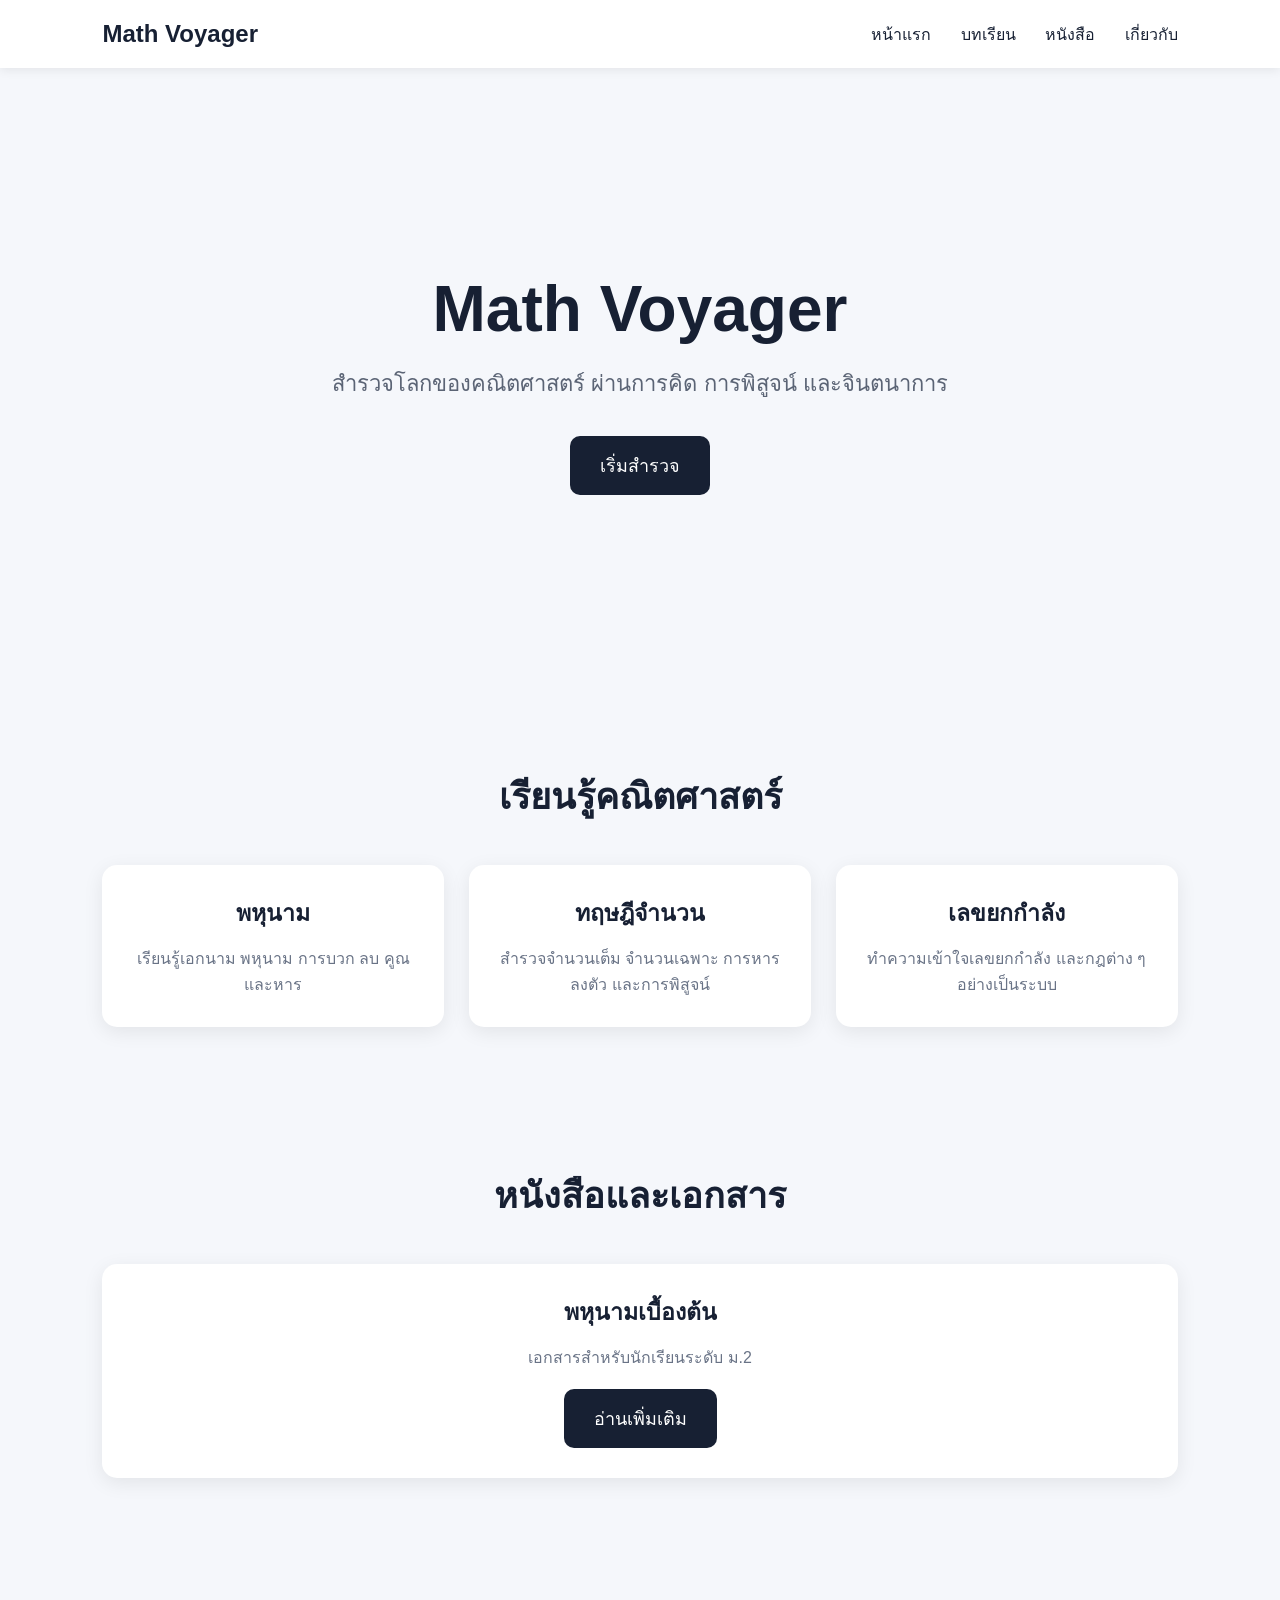
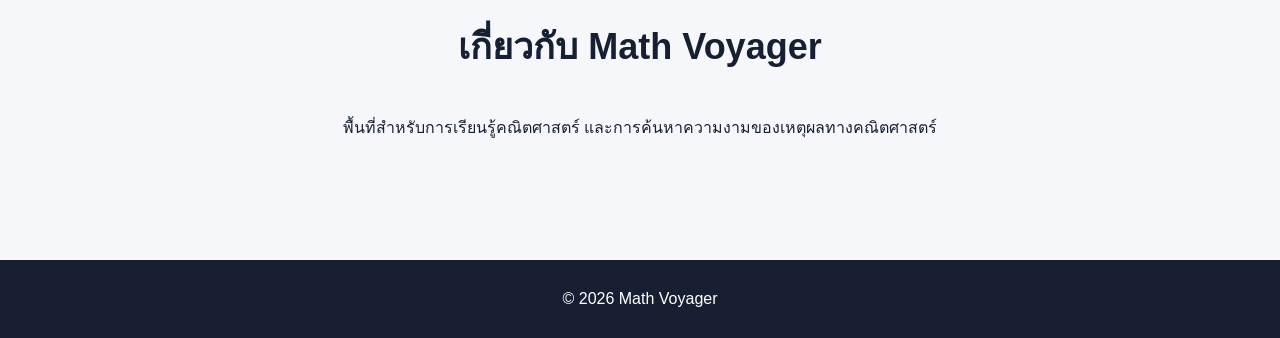
==== index.html @ b17b93b7 "Create index.html" ====
<!DOCTYPE html>
<html lang="th">
<head>
    <meta charset="UTF-8">
    <meta name="viewport" content="width=device-width, initial-scale=1.0">
    <title>Math Voyager</title>
    <style>
        * {
            box-sizing: border-box;
            margin: 0;
            padding: 0;
        }
        body {
            font-family: Arial, sans-serif;
            background: #f5f7fb;
            color: #172033;
        }
        /* Navigation */
        nav {
            background: white;
            padding: 20px 8%;
            display: flex;
            justify-content: space-between;
            align-items: center;
            box-shadow: 0 2px 10px rgba(0,0,0,0.08);
        }
        .logo {
            font-size: 24px;
            font-weight: bold;
        }
        nav a {
            text-decoration: none;
            color: #172033;
            margin-left: 25px;
        }
        /* Hero */
        .hero {
            min-height: 70vh;
            display: flex;
            align-items: center;
            justify-content: center;
            text-align: center;
            padding: 60px 20px;
        }
        .hero h1 {
            font-size: 64px;
            margin-bottom: 20px;
        }
        .hero p {
            font-size: 22px;
            color: #5b6475;
            margin-bottom: 35px;
        }
        .button {
            display: inline-block;
            padding: 15px 30px;
            background: #172033;
            color: white;
            text-decoration: none;
            border-radius: 10px;
            font-size: 18px;
        }
        /* Sections */
        section {
            padding: 70px 8%;
            text-align: center;
        }
        section h2 {
            font-size: 36px;
            margin-bottom: 40px;
        }
        .cards {
            display: grid;
            grid-template-columns: repeat(auto-fit, minmax(220px, 1fr));
            gap: 25px;
        }
        .card {
            background: white;
            padding: 30px;
            border-radius: 15px;
            box-shadow: 0 5px 20px rgba(0,0,0,0.08);
        }
        .card h3 {
            margin-bottom: 15px;
            font-size: 23px;
        }
        .card p {
            color: #697386;
            line-height: 1.6;
        }
        /* Footer */
        footer {
            background: #172033;
            color: white;
            text-align: center;
            padding: 30px;
            margin-top: 50px;
        }
    </style>
</head>
<body>
    <!-- Navigation -->
    <nav>
        <div class="logo">Math Voyager</div>
        <div>
            <a href="#home">หน้าแรก</a>
            <a href="#learn">บทเรียน</a>
            <a href="#books">หนังสือ</a>
            <a href="#contact">เกี่ยวกับ</a>
        </div>
    </nav>
    <!-- Hero -->
    <section class="hero" id="home">
        <div>
            <h1>Math Voyager</h1>
            <p>
                สำรวจโลกของคณิตศาสตร์
                ผ่านการคิด การพิสูจน์ และจินตนาการ
            </p>
            <a class="button" href="#learn">
                เริ่มสำรวจ
            </a>
        </div>
    </section>
    <!-- Learning -->
    <section id="learn">
        <h2>เรียนรู้คณิตศาสตร์</h2>
        <div class="cards">
            <div class="card">
                <h3>พหุนาม</h3>
                <p>
                    เรียนรู้เอกนาม พหุนาม
                    การบวก ลบ คูณ และหาร
                </p>
            </div>
            <div class="card">
                <h3>ทฤษฎีจำนวน</h3>
                <p>
                    สำรวจจำนวนเต็ม จำนวนเฉพาะ
                    การหารลงตัว และการพิสูจน์
                </p>
            </div>
            <div class="card">
                <h3>เลขยกกำลัง</h3>
                <p>
                    ทำความเข้าใจเลขยกกำลัง
                    และกฎต่าง ๆ อย่างเป็นระบบ
                </p>
            </div>
        </div>
    </section>
    <!-- Books -->
    <section id="books">
        <h2>หนังสือและเอกสาร</h2>
        <div class="cards">
            <div class="card">
                <h3>พหุนามเบื้องต้น</h3>
                <p>
                    เอกสารสำหรับนักเรียนระดับ ม.2
                </p>
                <br>
                <a class="button" href="#">
                    อ่านเพิ่มเติม
                </a>
            </div>
        </div>
    </section>
    <!-- About -->
    <section id="contact">
        <h2>เกี่ยวกับ Math Voyager</h2>
        <p>
            พื้นที่สำหรับการเรียนรู้คณิตศาสตร์
            และการค้นหาความงามของเหตุผลทางคณิตศาสตร์
        </p>
    </section>
    <!-- Footer -->
    <footer>
        © 2026 Math Voyager
    </footer>
</body>
</html>
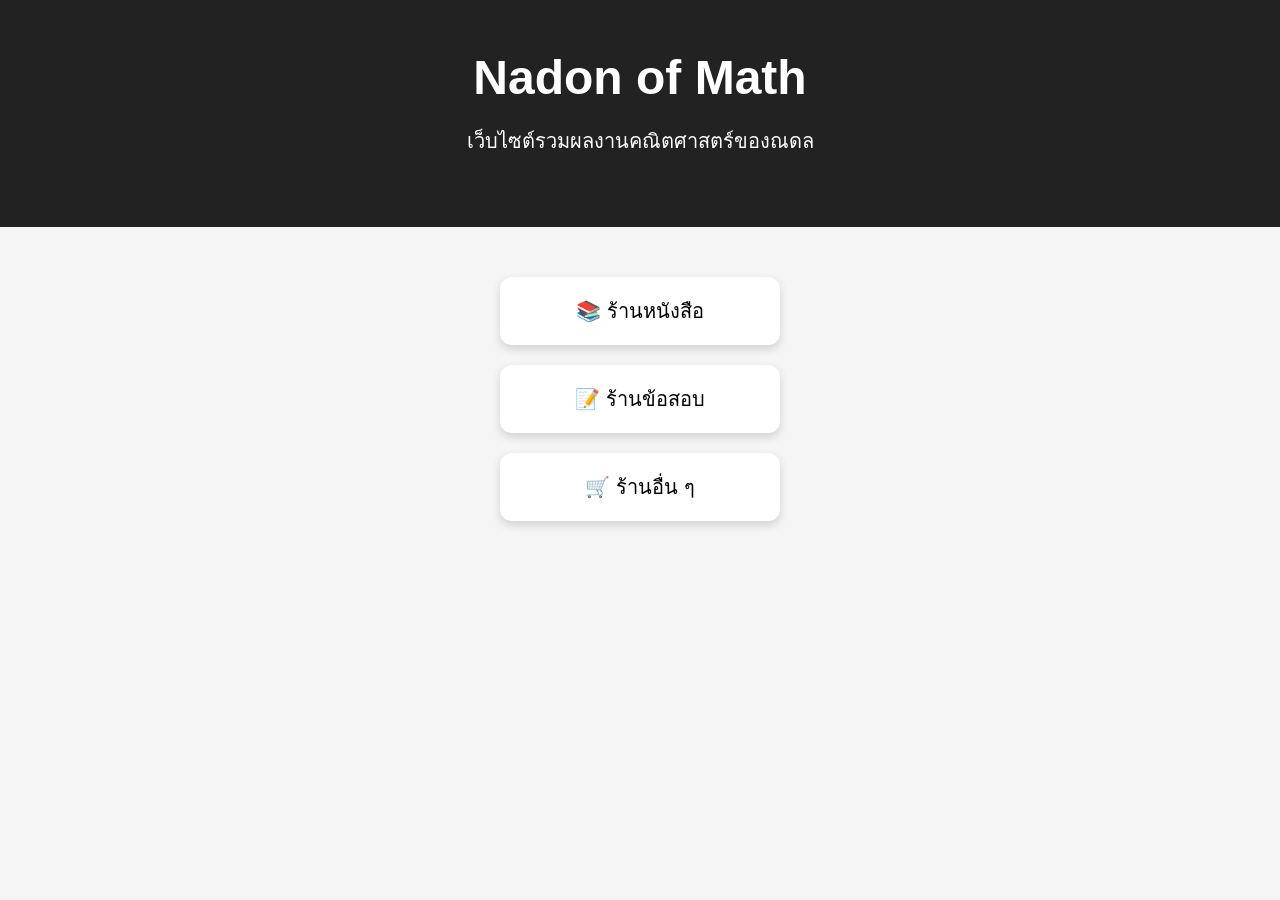
==== commit bb202be5: "Rename inbox.html to index.html" ====
--- a/index.html
+++ b/index.html
@@ -3,179 +3,77 @@
 <head>
     <meta charset="UTF-8">
     <meta name="viewport" content="width=device-width, initial-scale=1.0">
-    <title>Math Voyager</title>
+
+    <title>Nadon of Math</title>
+
     <style>
-        * {
-            box-sizing: border-box;
+        body {
             margin: 0;
-            padding: 0;
-        }
-        body {
             font-family: Arial, sans-serif;
-            background: #f5f7fb;
-            color: #172033;
-        }
-        /* Navigation */
-        nav {
-            background: white;
-            padding: 20px 8%;
-            display: flex;
-            justify-content: space-between;
-            align-items: center;
-            box-shadow: 0 2px 10px rgba(0,0,0,0.08);
-        }
-        .logo {
-            font-size: 24px;
-            font-weight: bold;
-        }
-        nav a {
-            text-decoration: none;
-            color: #172033;
-            margin-left: 25px;
-        }
-        /* Hero */
-        .hero {
-            min-height: 70vh;
-            display: flex;
-            align-items: center;
-            justify-content: center;
-            text-align: center;
-            padding: 60px 20px;
-        }
-        .hero h1 {
-            font-size: 64px;
-            margin-bottom: 20px;
-        }
-        .hero p {
-            font-size: 22px;
-            color: #5b6475;
-            margin-bottom: 35px;
-        }
-        .button {
-            display: inline-block;
-            padding: 15px 30px;
-            background: #172033;
-            color: white;
-            text-decoration: none;
-            border-radius: 10px;
-            font-size: 18px;
-        }
-        /* Sections */
-        section {
-            padding: 70px 8%;
+            background-color: #f5f5f5;
             text-align: center;
         }
-        section h2 {
-            font-size: 36px;
-            margin-bottom: 40px;
+
+        header {
+            background-color: #222;
+            color: white;
+            padding: 50px 20px;
         }
-        .cards {
-            display: grid;
-            grid-template-columns: repeat(auto-fit, minmax(220px, 1fr));
-            gap: 25px;
+
+        h1 {
+            font-size: 48px;
+            margin: 0;
         }
-        .card {
-            background: white;
-            padding: 30px;
-            border-radius: 15px;
-            box-shadow: 0 5px 20px rgba(0,0,0,0.08);
+
+        p {
+            font-size: 20px;
         }
-        .card h3 {
-            margin-bottom: 15px;
-            font-size: 23px;
+
+        .menu {
+            margin-top: 50px;
         }
-        .card p {
-            color: #697386;
-            line-height: 1.6;
+
+        button {
+            display: block;
+            width: 280px;
+            margin: 20px auto;
+            padding: 18px;
+            font-size: 20px;
+            border: none;
+            border-radius: 12px;
+            cursor: pointer;
+            background-color: white;
+            box-shadow: 0 4px 10px rgba(0,0,0,0.15);
         }
-        /* Footer */
-        footer {
-            background: #172033;
-            color: white;
-            text-align: center;
-            padding: 30px;
-            margin-top: 50px;
+
+        button:hover {
+            transform: scale(1.03);
         }
     </style>
 </head>
+
 <body>
-    <!-- Navigation -->
-    <nav>
-        <div class="logo">Math Voyager</div>
-        <div>
-            <a href="#home">หน้าแรก</a>
-            <a href="#learn">บทเรียน</a>
-            <a href="#books">หนังสือ</a>
-            <a href="#contact">เกี่ยวกับ</a>
-        </div>
-    </nav>
-    <!-- Hero -->
-    <section class="hero" id="home">
-        <div>
-            <h1>Math Voyager</h1>
-            <p>
-                สำรวจโลกของคณิตศาสตร์
-                ผ่านการคิด การพิสูจน์ และจินตนาการ
-            </p>
-            <a class="button" href="#learn">
-                เริ่มสำรวจ
-            </a>
-        </div>
-    </section>
-    <!-- Learning -->
-    <section id="learn">
-        <h2>เรียนรู้คณิตศาสตร์</h2>
-        <div class="cards">
-            <div class="card">
-                <h3>พหุนาม</h3>
-                <p>
-                    เรียนรู้เอกนาม พหุนาม
-                    การบวก ลบ คูณ และหาร
-                </p>
-            </div>
-            <div class="card">
-                <h3>ทฤษฎีจำนวน</h3>
-                <p>
-                    สำรวจจำนวนเต็ม จำนวนเฉพาะ
-                    การหารลงตัว และการพิสูจน์
-                </p>
-            </div>
-            <div class="card">
-                <h3>เลขยกกำลัง</h3>
-                <p>
-                    ทำความเข้าใจเลขยกกำลัง
-                    และกฎต่าง ๆ อย่างเป็นระบบ
-                </p>
-            </div>
-        </div>
-    </section>
-    <!-- Books -->
-    <section id="books">
-        <h2>หนังสือและเอกสาร</h2>
-        <div class="cards">
-            <div class="card">
-                <h3>พหุนามเบื้องต้น</h3>
-                <p>
-                    เอกสารสำหรับนักเรียนระดับ ม.2
-                </p>
-                <br>
-                <a class="button" href="#">
-                    อ่านเพิ่มเติม
-                </a>
-            </div>
-        </div>
-    </section>
-    <!-- About -->
-    <section id="contact">
-        <h2>เกี่ยวกับ Math Voyager</h2>
-        <p>
-            พื้นที่สำหรับการเรียนรู้คณิตศาสตร์
-            และการค้นหาความงามของเหตุผลทางคณิตศาสตร์
-        </p>
-    </section>
-    <!-- Footer -->
-    <footer>
-        © 2026 Math Voyager
-    </footer>
+
+    <header>
+        <h1>Nadon of Math</h1>
+        <p>เว็บไซต์รวมผลงานคณิตศาสตร์ของณดล</p>
+    </header>
+
+    <div class="menu">
+
+        <button onclick="location.href='books.html'">
+            📚 ร้านหนังสือ
+        </button>
+
+        <button onclick="location.href='exams.html'">
+            📝 ร้านข้อสอบ
+        </button>
+
+        <button onclick="location.href='other.html'">
+            🛒 ร้านอื่น ๆ
+        </button>
+
+    </div>
+
 </body>
 </html>
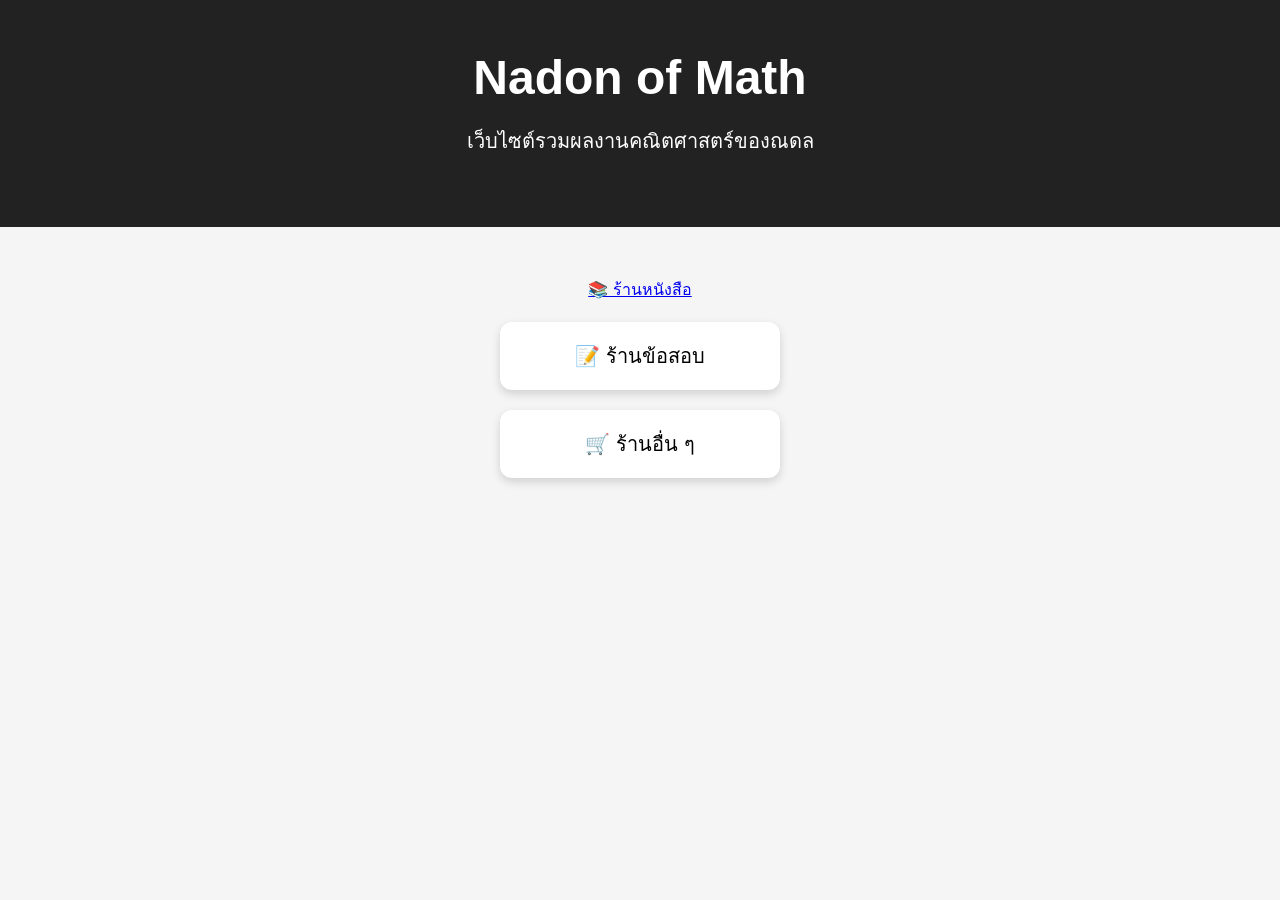
==== commit d135dbd7: "Update index.html" ====
--- a/index.html
+++ b/index.html
@@ -61,9 +61,9 @@
 
     <div class="menu">
 
-        <button onclick="location.href='books.html'">
+        <a href="books.html">
             📚 ร้านหนังสือ
-        </button>
+        </a>
 
         <button onclick="location.href='exams.html'">
             📝 ร้านข้อสอบ
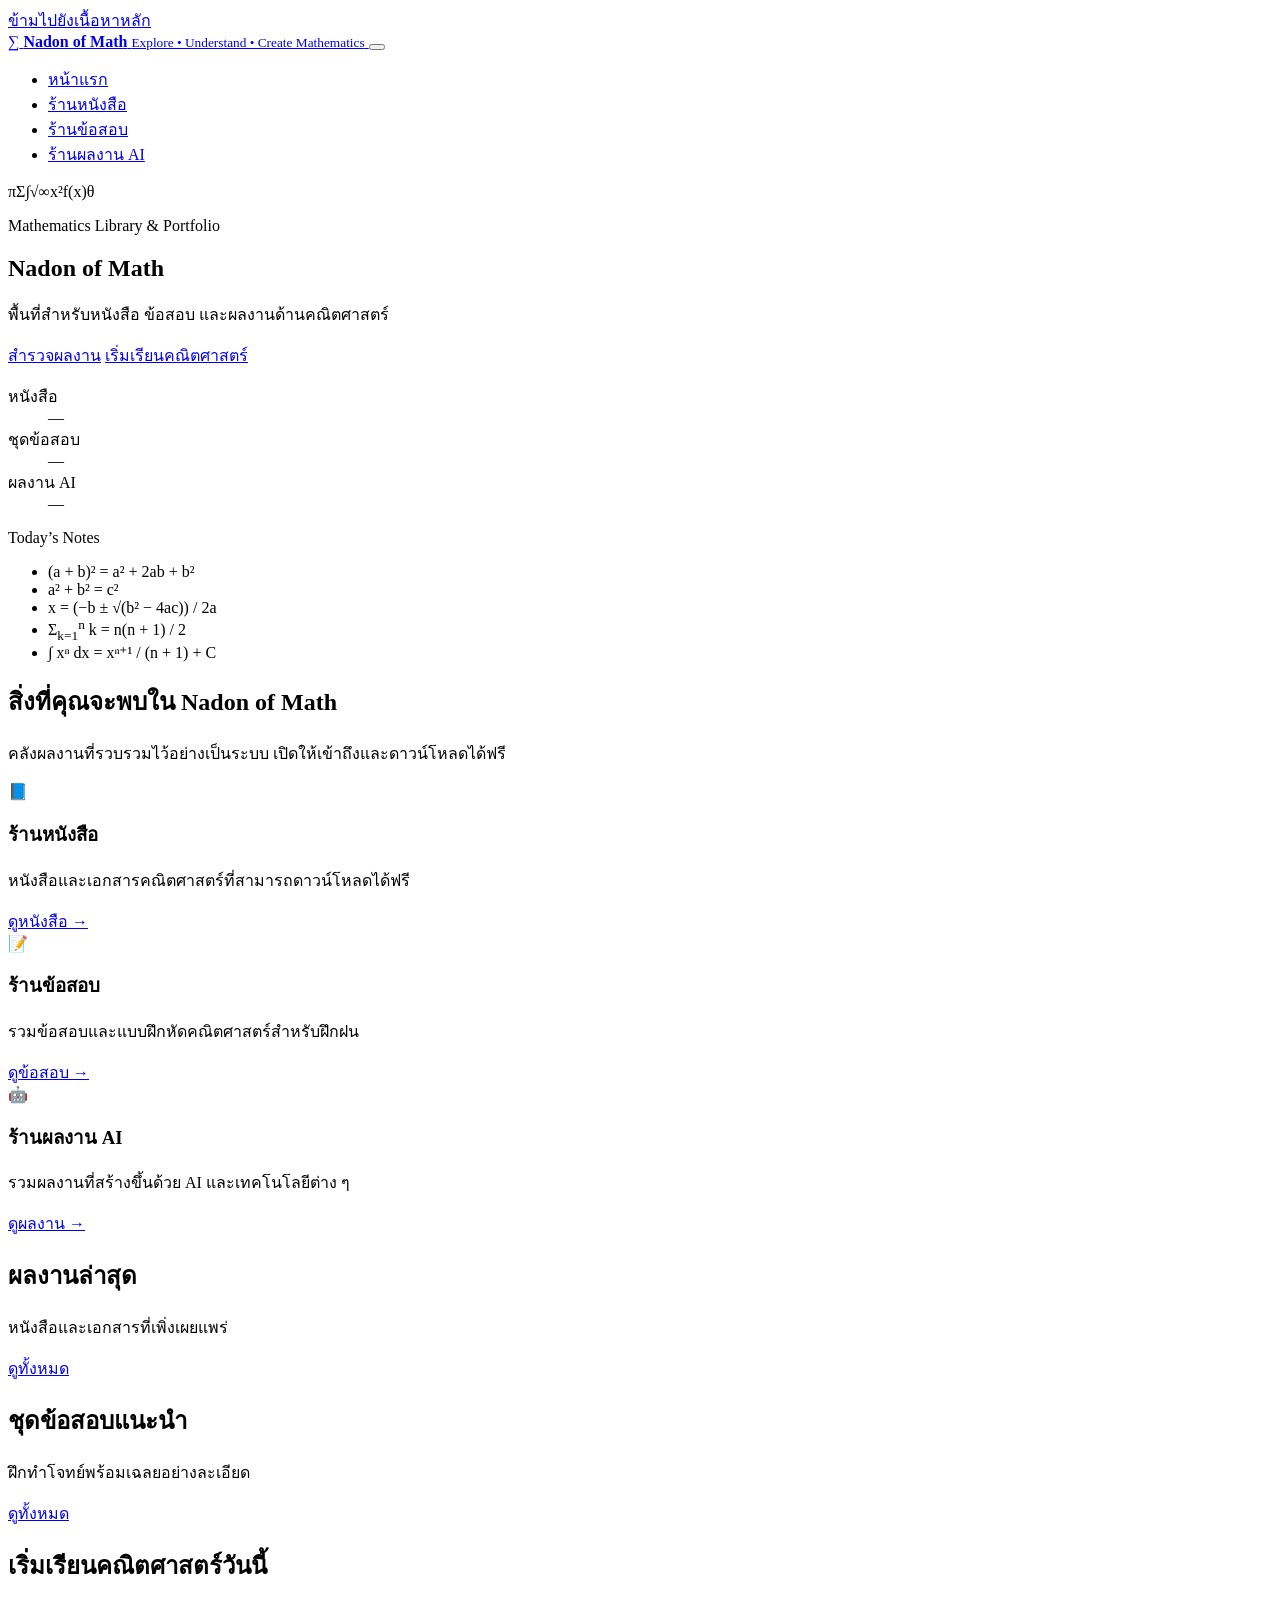
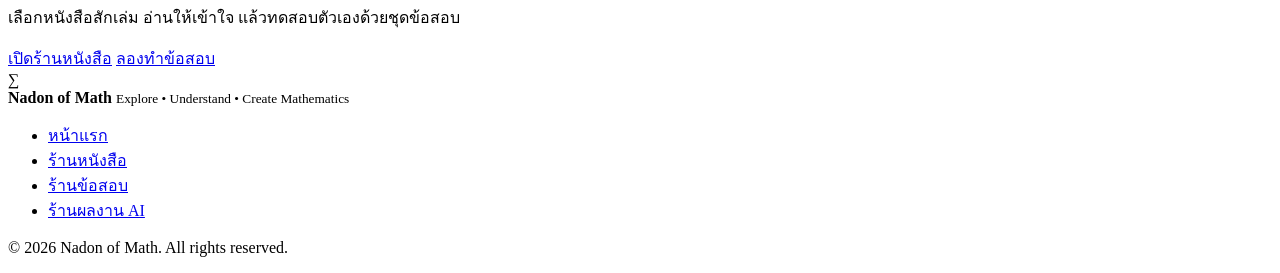
==== commit 4b35933a: "Rename 1_index.html.html to index.html" ====
--- a/index.html
+++ b/index.html
@@ -1,79 +1,185 @@
 <!DOCTYPE html>
 <html lang="th">
 <head>
-    <meta charset="UTF-8">
-    <meta name="viewport" content="width=device-width, initial-scale=1.0">
+<meta charset="UTF-8">
+<meta name="viewport" content="width=device-width, initial-scale=1">
+<title>Nadon of Math — Mathematics Library &amp; Portfolio</title>
+<meta name="description" content="Nadon of Math พื้นที่เผยแพร่หนังสือ ข้อสอบ และผลงานคณิตศาสตร์ ดาวน์โหลดไฟล์ PDF ได้ฟรี">
+<link rel="preconnect" href="https://fonts.googleapis.com">
+<link rel="preconnect" href="https://fonts.gstatic.com" crossorigin>
+<link href="https://fonts.googleapis.com/css2?family=IBM+Plex+Sans+Thai:wght@400;500;600;700&family=Spectral:ital,wght@0,500;0,600;1,500&display=swap" rel="stylesheet">
+<link rel="stylesheet" href="css/style.css">
+</head>
+<body data-page="home">
 
-    <title>Nadon of Math</title>
+<a class="skip-link" href="#main">ข้ามไปยังเนื้อหาหลัก</a>
 
-    <style>
-        body {
-            margin: 0;
-            font-family: Arial, sans-serif;
-            background-color: #f5f5f5;
-            text-align: center;
-        }
+<header class="site-header">
+  <div class="container header-inner">
+    <a class="brand" href="index.html">
+      <span class="brand__mark" aria-hidden="true">∑</span>
+      <span class="brand__text">
+        <strong>Nadon of Math</strong>
+        <small>Explore • Understand • Create Mathematics</small>
+      </span>
+    </a>
 
-        header {
-            background-color: #222;
-            color: white;
-            padding: 50px 20px;
-        }
+    <button class="nav-toggle" id="navToggle" aria-expanded="false" aria-controls="siteNav" aria-label="เปิดเมนูนำทาง">
+      <span></span><span></span><span></span>
+    </button>
 
-        h1 {
-            font-size: 48px;
-            margin: 0;
-        }
+    <nav class="site-nav" id="siteNav" aria-label="เมนูหลัก">
+      <ul>
+        <li><a href="index.html" class="is-active">หน้าแรก</a></li>
+        <li><a href="books.html">ร้านหนังสือ</a></li>
+        <li><a href="exams.html">ร้านข้อสอบ</a></li>
+        <li><a href="ai.html">ร้านผลงาน AI</a></li>
+      </ul>
+    </nav>
+  </div>
+</header>
 
-        p {
-            font-size: 20px;
-        }
+<main id="main">
 
-        .menu {
-            margin-top: 50px;
-        }
+  <section class="hero">
+    <div class="hero__symbols" aria-hidden="true">
+      <span>π</span><span>Σ</span><span>∫</span><span>√</span><span>∞</span><span>x²</span><span>f(x)</span><span>θ</span>
+    </div>
+    <div class="container hero__inner">
+      <div class="hero__text">
+        <p class="eyebrow">Mathematics Library &amp; Portfolio</p>
+        <h1>Nadon of Math</h1>
+        <p class="lead">พื้นที่สำหรับหนังสือ ข้อสอบ และผลงานด้านคณิตศาสตร์</p>
+        <div class="hero__actions">
+          <a class="btn btn--solid" href="#explore">สำรวจผลงาน</a>
+          <a class="btn btn--ghost" href="books.html">เริ่มเรียนคณิตศาสตร์</a>
+        </div>
+        <dl class="stats">
+          <div><dt>หนังสือ</dt><dd data-stat="books">—</dd></div>
+          <div><dt>ชุดข้อสอบ</dt><dd data-stat="exams">—</dd></div>
+          <div><dt>ผลงาน AI</dt><dd data-stat="ai">—</dd></div>
+        </dl>
+      </div>
 
-        button {
-            display: block;
-            width: 280px;
-            margin: 20px auto;
-            padding: 18px;
-            font-size: 20px;
-            border: none;
-            border-radius: 12px;
-            cursor: pointer;
-            background-color: white;
-            box-shadow: 0 4px 10px rgba(0,0,0,0.15);
-        }
+      <aside class="hero__card" aria-label="ตัวอย่างสูตรคณิตศาสตร์">
+        <p class="hero__card-title">Today&rsquo;s Notes</p>
+        <ul class="formula-list">
+          <li>(a + b)² = a² + 2ab + b²</li>
+          <li>a² + b² = c²</li>
+          <li>x = (−b ± √(b² − 4ac)) / 2a</li>
+          <li>Σ<sub>k=1</sub><sup>n</sup> k = n(n + 1) / 2</li>
+          <li>∫ xⁿ dx = xⁿ⁺¹ / (n + 1) + C</li>
+        </ul>
+      </aside>
+    </div>
+  </section>
 
-        button:hover {
-            transform: scale(1.03);
-        }
-    </style>
-</head>
+  <section class="section" id="explore">
+    <div class="container">
+      <header class="section-head reveal">
+        <h2>สิ่งที่คุณจะพบใน Nadon of Math</h2>
+        <p>คลังผลงานที่รวบรวมไว้อย่างเป็นระบบ เปิดให้เข้าถึงและดาวน์โหลดได้ฟรี</p>
+      </header>
 
-<body>
+      <div class="feature-grid">
+        <article class="feature reveal">
+          <span class="feature__icon" aria-hidden="true">📘</span>
+          <h3>ร้านหนังสือ</h3>
+          <p>หนังสือและเอกสารคณิตศาสตร์ที่สามารถดาวน์โหลดได้ฟรี</p>
+          <a class="link-arrow" href="books.html">ดูหนังสือ →</a>
+        </article>
 
-    <header>
-        <h1>Nadon of Math</h1>
-        <p>เว็บไซต์รวมผลงานคณิตศาสตร์ของณดล</p>
-    </header>
+        <article class="feature reveal">
+          <span class="feature__icon" aria-hidden="true">📝</span>
+          <h3>ร้านข้อสอบ</h3>
+          <p>รวมข้อสอบและแบบฝึกหัดคณิตศาสตร์สำหรับฝึกฝน</p>
+          <a class="link-arrow" href="exams.html">ดูข้อสอบ →</a>
+        </article>
 
-    <div class="menu">
+        <article class="feature reveal">
+          <span class="feature__icon" aria-hidden="true">🤖</span>
+          <h3>ร้านผลงาน AI</h3>
+          <p>รวมผลงานที่สร้างขึ้นด้วย AI และเทคโนโลยีต่าง ๆ</p>
+          <a class="link-arrow" href="ai.html">ดูผลงาน →</a>
+        </article>
+      </div>
+    </div>
+  </section>
 
-        <a href="books.html">
-            📚 ร้านหนังสือ
-        </a>
+  <section class="section section--alt">
+    <div class="container">
+      <header class="section-head section-head--row reveal">
+        <div>
+          <h2>ผลงานล่าสุด</h2>
+          <p>หนังสือและเอกสารที่เพิ่งเผยแพร่</p>
+        </div>
+        <a class="btn btn--ghost btn--sm" href="books.html">ดูทั้งหมด</a>
+      </header>
+      <div class="grid" id="latestBooks"></div>
+    </div>
+  </section>
 
-        <button onclick="location.href='exams.html'">
-            📝 ร้านข้อสอบ
-        </button>
+  <section class="section">
+    <div class="container">
+      <header class="section-head section-head--row reveal">
+        <div>
+          <h2>ชุดข้อสอบแนะนำ</h2>
+          <p>ฝึกทำโจทย์พร้อมเฉลยอย่างละเอียด</p>
+        </div>
+        <a class="btn btn--ghost btn--sm" href="exams.html">ดูทั้งหมด</a>
+      </header>
+      <div class="grid" id="latestExams"></div>
+    </div>
+  </section>
 
-        <button onclick="location.href='other.html'">
-            🛒 ร้านอื่น ๆ
-        </button>
+  <section class="cta">
+    <div class="container cta__inner">
+      <h2>เริ่มเรียนคณิตศาสตร์วันนี้</h2>
+      <p>เลือกหนังสือสักเล่ม อ่านให้เข้าใจ แล้วทดสอบตัวเองด้วยชุดข้อสอบ</p>
+      <div class="hero__actions">
+        <a class="btn btn--solid" href="books.html">เปิดร้านหนังสือ</a>
+        <a class="btn btn--outline" href="exams.html">ลองทำข้อสอบ</a>
+      </div>
+    </div>
+  </section>
 
+</main>
+
+<footer class="site-footer">
+  <div class="container footer-inner">
+    <div class="footer-brand">
+      <span class="brand__mark" aria-hidden="true">∑</span>
+      <div>
+        <strong>Nadon of Math</strong>
+        <small>Explore • Understand • Create Mathematics</small>
+      </div>
     </div>
+    <nav aria-label="เมนูส่วนท้าย">
+      <ul class="footer-nav">
+        <li><a href="index.html">หน้าแรก</a></li>
+        <li><a href="books.html">ร้านหนังสือ</a></li>
+        <li><a href="exams.html">ร้านข้อสอบ</a></li>
+        <li><a href="ai.html">ร้านผลงาน AI</a></li>
+      </ul>
+    </nav>
+  </div>
+  <div class="container footer-bottom">
+    <p>© 2026 Nadon of Math. All rights reserved.</p>
+  </div>
+</footer>
 
+<div class="lightbox" id="lightbox" role="dialog" aria-modal="true" aria-label="ภาพตัวอย่างขนาดใหญ่" hidden>
+  <button class="lightbox__close" data-lb-close aria-label="ปิดภาพตัวอย่าง">×</button>
+  <button class="lightbox__nav lightbox__nav--prev" data-lb-prev aria-label="ภาพก่อนหน้า">‹</button>
+  <figure class="lightbox__figure">
+    <img id="lightboxImg" src="" alt="">
+    <figcaption id="lightboxCaption"></figcaption>
+  </figure>
+  <button class="lightbox__nav lightbox__nav--next" data-lb-next aria-label="ภาพถัดไป">›</button>
+</div>
+
+<div class="toast" id="toast" role="status" aria-live="polite"></div>
+
+<script src="js/script.js"></script>
 </body>
 </html>
